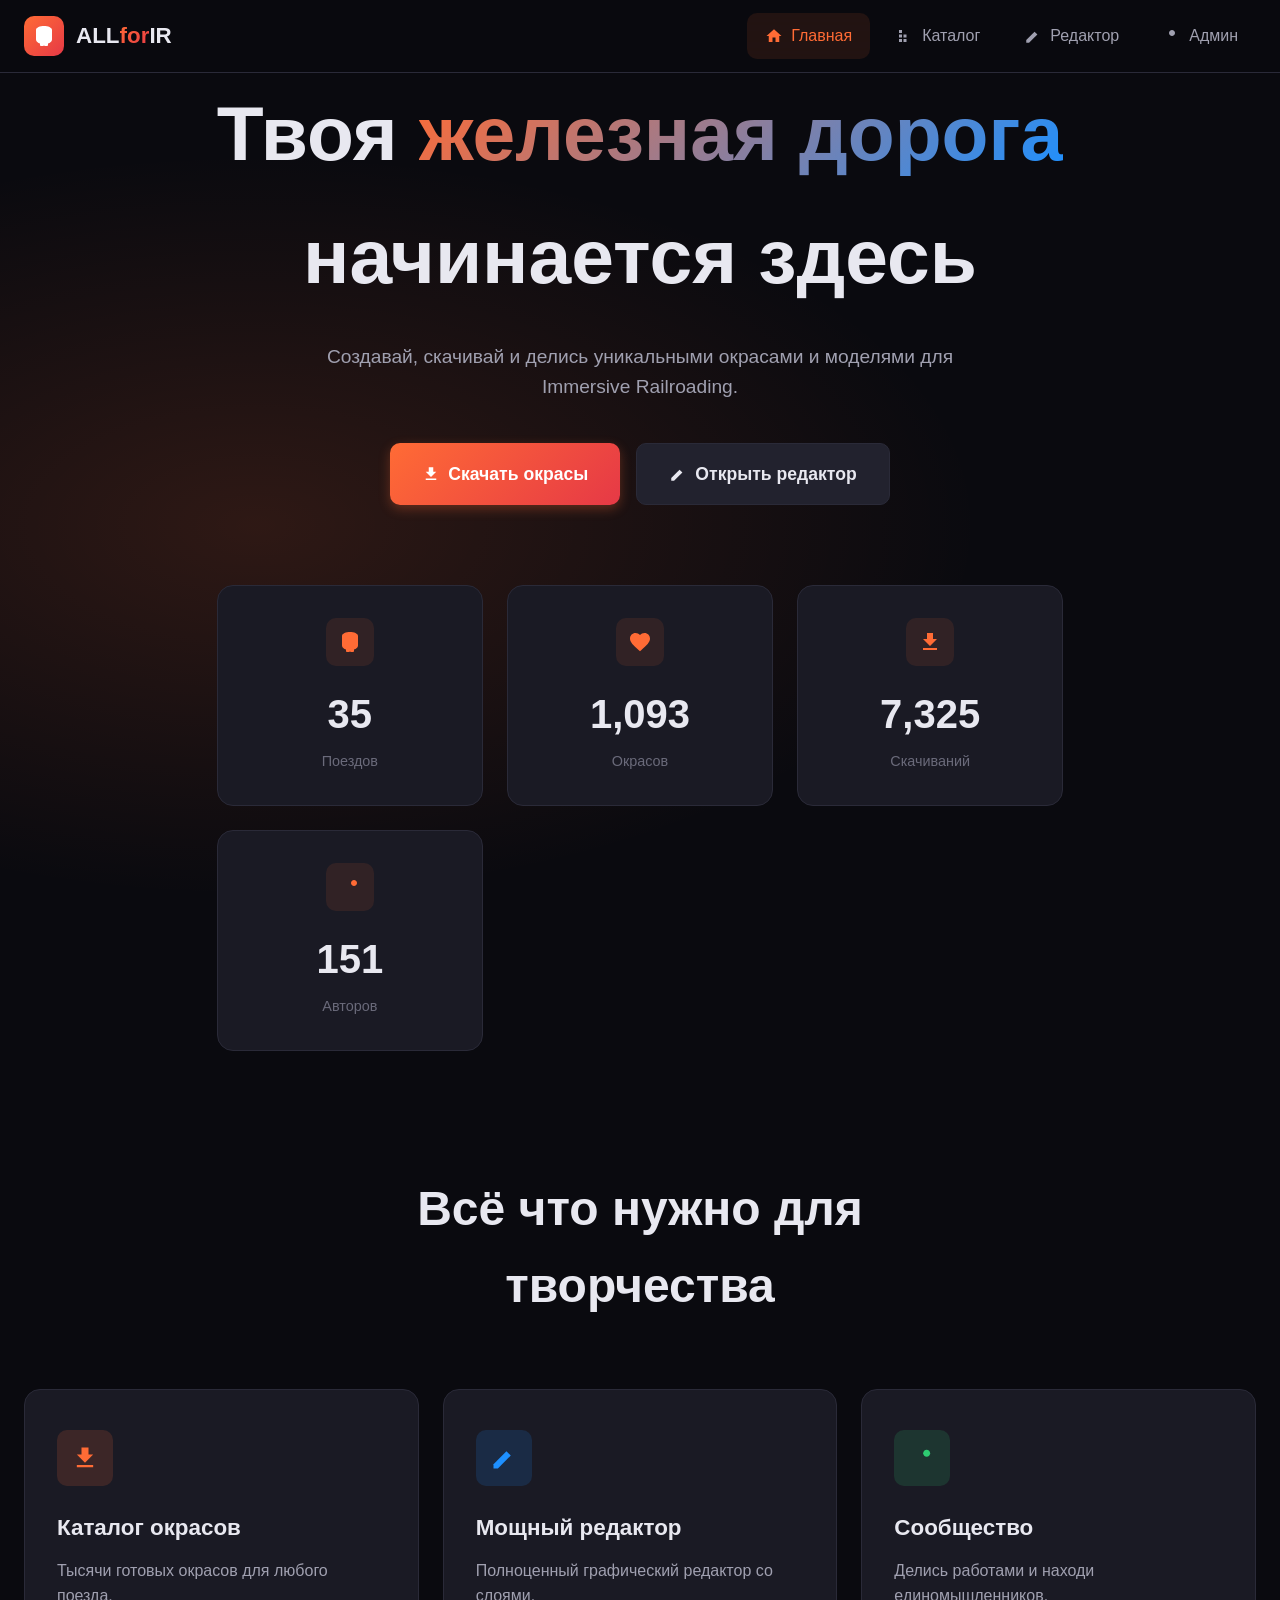
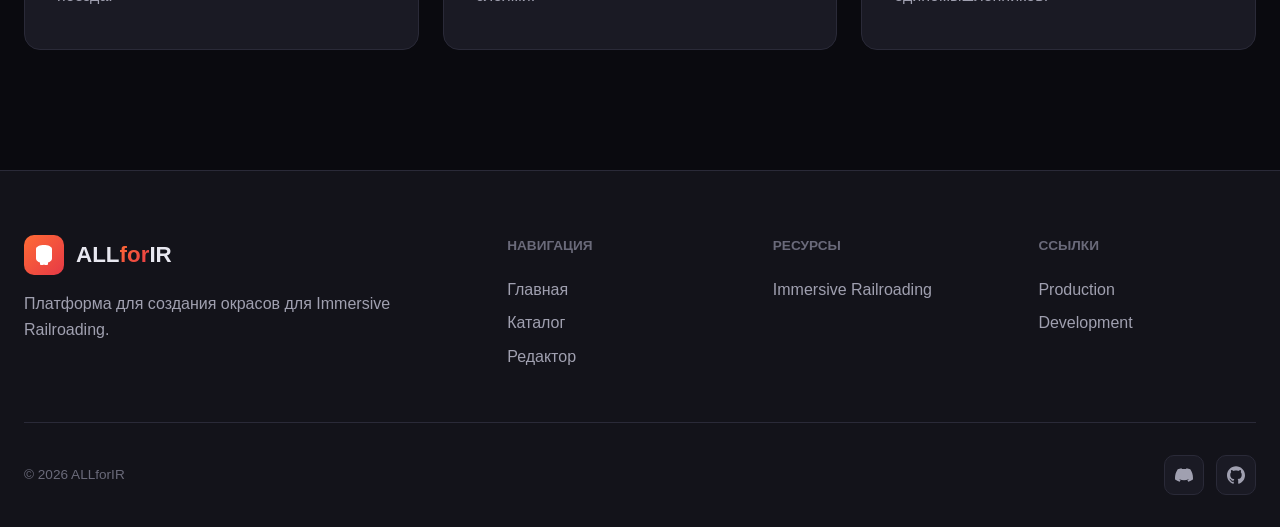
==== index.html @ 00c7bd14 "Initial commit: ALLforIR platform" ====
<!DOCTYPE html>
<html lang="ru">
<head>
<meta charset="UTF-8">
<meta name="viewport" content="width=device-width, initial-scale=1.0">
<title>ALLforIR — Окрасы и модели для Immersive Railroading</title>
<link rel="stylesheet" href="css/main.css">
</head>
<body>
<header class="header"><div class="container header-inner">
<a href="/" class="logo"><div class="logo-icon"><svg viewBox="0 0 24 24"><path d="M12 2C8 2 4 3.5 4 6v9.5C4 17.5 6 19 8 19.5V21c0 .5.5 1 1 1h2c.5 0 1-.5 1-1v-1h0v1c0 .5.5 1 1 1h2c.5 0 1-.5 1-1v-1.5c2-.5 4-2 4-4V6c0-2.5-4-4-8-4z"/></svg></div><div class="logo-text">ALL<span>for</span>IR</div></a>
<nav class="nav">
<a href="/" class="nav-link active"><svg viewBox="0 0 24 24"><path d="M10 20v-6h4v6h5v-8h3L12 3 2 12h3v8z"/></svg>Главная</a>
<a href="/catalog.html" class="nav-link"><svg viewBox="0 0 24 24"><path d="M4 8h4V4H4v4zm6 12h4v-4h-4v4zm-6 0h4v-4H4v4zm0-6h4v-4H4v4zm6 0h4v-4h-4v4z"/></svg>Каталог</a>
<a href="/editor.html" class="nav-link"><svg viewBox="0 0 24 24"><path d="M3 17.25V21h3.75L17.81 9.94l-3.75-3.75L3 17.25z"/></svg>Редактор</a>
<a href="/admin/" class="nav-link"><svg viewBox="0 0 24 24"><path d="M12 12c2.21 0 4-1.79 4-4s-1.79-4-4-4-4 1.79-4 4 1.79 4 4 4z"/></svg>Админ</a>
</nav>
</div></header>
<section class="hero"><div class="hero-bg"></div><div class="container hero-content">
<h1>Твоя <span class="gradient-text">железная дорога</span><br>начинается здесь</h1>
<p>Создавай, скачивай и делись уникальными окрасами и моделями для Immersive Railroading.</p>
<div class="hero-buttons">
<a href="/catalog.html" class="btn btn-primary btn-lg"><svg viewBox="0 0 24 24"><path d="M19 9h-4V3H9v6H5l7 7 7-7zM5 18v2h14v-2H5z"/></svg>Скачать окрасы</a>
<a href="/editor.html" class="btn btn-secondary btn-lg"><svg viewBox="0 0 24 24"><path d="M3 17.25V21h3.75L17.81 9.94l-3.75-3.75L3 17.25z"/></svg>Открыть редактор</a>
</div>
<div class="stats">
<div class="stat-card fade-in"><div class="stat-icon"><svg viewBox="0 0 24 24"><path d="M12 2C8 2 4 3.5 4 6v9.5C4 17.5 6 19 8 19.5V21c0 .5.5 1 1 1h2c.5 0 1-.5 1-1v-1h0v1c0 .5.5 1 1 1h2c.5 0 1-.5 1-1v-1.5c2-.5 4-2 4-4V6c0-2.5-4-4-8-4z"/></svg></div><div class="stat-value" data-count="42">0</div><div class="stat-label">Поездов</div></div>
<div class="stat-card fade-in"><div class="stat-icon"><svg viewBox="0 0 24 24"><path d="M12 21.35l-1.45-1.32C5.4 15.36 2 12.28 2 8.5 2 5.42 4.42 3 7.5 3c1.74 0 3.41.81 4.5 2.09C13.09 3.81 14.76 3 16.5 3 19.58 3 22 5.42 22 8.5c0 3.78-3.4 6.86-8.55 11.54L12 21.35z"/></svg></div><div class="stat-value" data-count="1287">0</div><div class="stat-label">Окрасов</div></div>
<div class="stat-card fade-in"><div class="stat-icon"><svg viewBox="0 0 24 24"><path d="M19 9h-4V3H9v6H5l7 7 7-7zM5 18v2h14v-2H5z"/></svg></div><div class="stat-value" data-count="8452">0</div><div class="stat-label">Скачиваний</div></div>
<div class="stat-card fade-in"><div class="stat-icon"><svg viewBox="0 0 24 24"><path d="M16 11c1.66 0 2.99-1.34 2.99-3S17.66 5 16 5c-1.66 0-3 1.34-3 3s1.34 3 3 3z"/></svg></div><div class="stat-value" data-count="324">0</div><div class="stat-label">Авторов</div></div>
</div>
</div></section>
<section class="features"><div class="container">
<div class="section-header"><h2>Всё что нужно для творчества</h2></div>
<div class="features-grid">
<div class="feature-card fade-in"><div class="feature-icon orange"><svg viewBox="0 0 24 24"><path d="M19 9h-4V3H9v6H5l7 7 7-7zM5 18v2h14v-2H5z"/></svg></div><h3>Каталог окрасов</h3><p>Тысячи готовых окрасов для любого поезда.</p></div>
<div class="feature-card fade-in"><div class="feature-icon blue"><svg viewBox="0 0 24 24"><path d="M3 17.25V21h3.75L17.81 9.94l-3.75-3.75L3 17.25z"/></svg></div><h3>Мощный редактор</h3><p>Полноценный графический редактор со слоями.</p></div>
<div class="feature-card fade-in"><div class="feature-icon green"><svg viewBox="0 0 24 24"><path d="M16 11c1.66 0 2.99-1.34 2.99-3S17.66 5 16 5c-1.66 0-3 1.34-3 3s1.34 3 3 3z"/></svg></div><h3>Сообщество</h3><p>Делись работами и находи единомышленников.</p></div>
</div>
</div></section>
<footer class="footer"><div class="container">
<div class="footer-grid">
<div class="footer-brand"><a href="/" class="logo"><div class="logo-icon"><svg viewBox="0 0 24 24"><path d="M12 2C8 2 4 3.5 4 6v9.5C4 17.5 6 19 8 19.5V21c0 .5.5 1 1 1h2c.5 0 1-.5 1-1v-1h0v1c0 .5.5 1 1 1h2c.5 0 1-.5 1-1v-1.5c2-.5 4-2 4-4V6c0-2.5-4-4-8-4z"/></svg></div><div class="logo-text">ALL<span>for</span>IR</div></a><p>Платформа для создания окрасов для Immersive Railroading.</p></div>
<div class="footer-column"><h4>Навигация</h4><ul class="footer-links"><li><a href="/">Главная</a></li><li><a href="/catalog.html">Каталог</a></li><li><a href="/editor.html">Редактор</a></li></ul></div>
<div class="footer-column"><h4>Ресурсы</h4><ul class="footer-links"><li><a href="https://www.curseforge.com/minecraft/mc-mods/immersive-railroading" target="_blank">Immersive Railroading</a></li></ul></div>
<div class="footer-column"><h4>Ссылки</h4><ul class="footer-links"><li><a href="https://allforir.pages.dev" target="_blank">Production</a></li><li><a href="https://dev.allforir.pages.dev" target="_blank">Development</a></li></ul></div>
</div>
<div class="footer-bottom"><p>&copy; 2026 ALLforIR</p><div class="social-links">
<a href="#" class="social-link"><svg viewBox="0 0 24 24"><path d="M20.317 4.37a19.791 19.791 0 0 0-4.885-1.515.074.074 0 0 0-.079.037c-.21.375-.444.864-.608 1.25a18.27 18.27 0 0 0-5.487 0 12.64 12.64 0 0 0-.617-1.25.077.077 0 0 0-.079-.037A19.736 19.736 0 0 0 3.677 4.37a.07.07 0 0 0-.032.027C.533 9.046-.32 13.58.099 18.057a.082.082 0 0 0 .031.057 19.9 19.9 0 0 0 5.993 3.03.078.078 0 0 0 .084-.028c.462-.63.874-1.295 1.226-1.994a.076.076 0 0 0-.041-.106 13.107 13.107 0 0 1-1.872-.892.077.077 0 0 1-.008-.128 10.2 10.2 0 0 0 .372-.292.074.074 0 0 1 .077-.01c3.928 1.793 8.18 1.793 12.062 0a.074.074 0 0 1 .078.01c.12.098.246.198.373.292a.077.077 0 0 1-.006.127 12.299 12.299 0 0 1-1.873.892.077.077 0 0 0-.041.107c.36.698.772 1.362 1.225 1.993a.076.076 0 0 0 .084.028 19.839 19.839 0 0 0 6.002-3.03.077.077 0 0 0 .032-.054c.5-5.177-.838-9.674-3.549-13.66a.061.061 0 0 0-.031-.03z"/></svg></a>
<a href="https://github.com/am1s3/ALLforIR" class="social-link"><svg viewBox="0 0 24 24"><path d="M12 .297c-6.63 0-12 5.373-12 12 0 5.303 3.438 9.8 8.205 11.385.6.113.82-.258.82-.577 0-.285-.01-1.04-.015-2.04-3.338.724-4.042-1.61-4.042-1.61C4.422 18.07 3.633 17.7 3.633 17.7c-1.087-.744.084-.729.084-.729 1.205.084 1.838 1.236 1.838 1.236 1.07 1.835 2.809 1.305 3.495.998.108-.776.417-1.305.76-1.605-2.665-.3-5.466-1.332-5.466-5.93 0-1.31.465-2.38 1.235-3.22-.135-.303-.54-1.523.105-3.176 0 0 1.005-.322 3.3 1.23.96-.267 1.98-.399 3-.405 1.02.006 2.04.138 3 .405 2.28-1.552 3.285-1.23 3.285-1.23.645 1.653.24 2.873.12 3.176.765.84 1.23 1.91 1.23 3.22 0 4.61-2.805 5.625-5.475 5.92.42.36.81 1.096.81 2.22 0 1.606-.015 2.896-.015 3.286 0 .315.21.69.825.57C20.565 22.092 24 17.592 24 12.297c0-6.627-5.373-12-12-12"/></svg></a>
</div></div>
</div></footer>
<div class="toast-container" id="toastContainer"></div>
<script src="js/app.js"></script>
</body>
</html>
---- css/main.css ----
*,*::before,*::after{margin:0;padding:0;box-sizing:border-box}
:root{--bg-primary:#0a0a0f;--bg-secondary:#13131a;--bg-card:#1a1a24;--bg-elevated:#22222e;--border:#2a2a38;--border-hover:#3a3a48;--text-primary:#e8e8f0;--text-secondary:#a0a0b0;--text-muted:#6a6a7a;--accent-orange:#ff6b35;--accent-blue:#1e90ff;--accent-red:#e63946;--accent-green:#2ecc71;--gradient-fire:linear-gradient(135deg,#ff6b35 0%,#e63946 100%);--gradient-rail:linear-gradient(135deg,#ff6b35 0%,#1e90ff 100%);--font-sans:'Inter',-apple-system,sans-serif;--radius-md:10px;--radius-lg:16px;--transition-fast:150ms ease;--transition-normal:250ms ease}
@import url('https://fonts.googleapis.com/css2?family=Inter:wght@300;400;500;600;700;800;900&display=swap');
html{scroll-behavior:smooth}body{font-family:var(--font-sans);background:var(--bg-primary);color:var(--text-primary);line-height:1.6;min-height:100vh}
::-webkit-scrollbar{width:10px}::-webkit-scrollbar-thumb{background:var(--border-hover)}
::selection{background:var(--accent-orange);color:white}
.container{max-width:1400px;margin:0 auto;padding:0 24px}
.header{position:fixed;top:0;left:0;right:0;z-index:1000;background:rgba(10,10,15,0.85);backdrop-filter:blur(20px);border-bottom:1px solid var(--border)}
.header-inner{display:flex;align-items:center;justify-content:space-between;height:72px}
.logo{display:flex;align-items:center;gap:12px;text-decoration:none;color:var(--text-primary);font-weight:800;font-size:1.4rem}
.logo-icon{width:40px;height:40px;display:flex;align-items:center;justify-content:center;background:var(--gradient-fire);border-radius:var(--radius-md)}
.logo-icon svg{width:24px;height:24px;fill:white}
.logo-text span{background:var(--gradient-fire);-webkit-background-clip:text;-webkit-text-fill-color:transparent}
.nav{display:flex;align-items:center;gap:8px}
.nav-link{display:flex;align-items:center;gap:8px;padding:10px 18px;text-decoration:none;color:var(--text-secondary);font-weight:500;border-radius:var(--radius-md);transition:var(--transition-fast)}
.nav-link:hover{color:var(--text-primary);background:var(--bg-elevated)}
.nav-link.active{color:var(--accent-orange);background:rgba(255,107,53,0.1)}
.nav-link svg{width:18px;height:18px;fill:currentColor}
.btn{display:inline-flex;align-items:center;justify-content:center;gap:8px;padding:12px 24px;border:none;border-radius:var(--radius-md);font-family:var(--font-sans);font-weight:600;cursor:pointer;transition:var(--transition-fast);text-decoration:none;color:inherit}
.btn svg{width:18px;height:18px;fill:currentColor}
.btn-primary{background:var(--gradient-fire);color:white;box-shadow:0 4px 12px rgba(255,107,53,0.3)}
.btn-primary:hover{transform:translateY(-2px)}
.btn-secondary{background:var(--bg-elevated);color:var(--text-primary);border:1px solid var(--border)}
.btn-ghost{background:transparent;color:var(--text-secondary)}
.btn-lg{padding:16px 32px;font-size:1.1rem}.btn-sm{padding:8px 16px;font-size:0.85rem}
.btn-danger{background:var(--accent-red);color:white}
.hero{min-height:100vh;display:flex;align-items:center;padding-top:72px;position:relative}
.hero-bg{position:absolute;inset:0;background:radial-gradient(ellipse at 20% 50%,rgba(255,107,53,0.15) 0%,transparent 50%);z-index:-1}
.hero-content{text-align:center;max-width:900px;margin:0 auto}
.hero h1{font-size:clamp(2.5rem,6vw,5rem);font-weight:900;margin-bottom:24px}
.hero h1 .gradient-text{background:var(--gradient-rail);-webkit-background-clip:text;-webkit-text-fill-color:transparent}
.hero p{font-size:1.2rem;color:var(--text-secondary);margin-bottom:40px;max-width:700px;margin-left:auto;margin-right:auto}
.hero-buttons{display:flex;gap:16px;justify-content:center;flex-wrap:wrap}
.stats{display:grid;grid-template-columns:repeat(auto-fit,minmax(200px,1fr));gap:24px;margin-top:80px}
.stat-card{background:var(--bg-card);border:1px solid var(--border);border-radius:var(--radius-lg);padding:32px 24px;text-align:center;transition:var(--transition-normal)}
.stat-card:hover{transform:translateY(-4px);border-color:var(--border-hover)}
.stat-icon{width:48px;height:48px;margin:0 auto 16px;background:rgba(255,107,53,0.1);border-radius:var(--radius-md);display:flex;align-items:center;justify-content:center}
.stat-icon svg{width:24px;height:24px;fill:var(--accent-orange)}
.stat-value{font-size:2.5rem;font-weight:800;margin-bottom:4px}
.stat-label{color:var(--text-muted);font-size:0.9rem}
.features{padding:120px 0}
.section-header{text-align:center;max-width:700px;margin:0 auto 64px}
.section-header h2{font-size:3rem;font-weight:800;margin-bottom:16px}
.features-grid{display:grid;grid-template-columns:repeat(auto-fit,minmax(320px,1fr));gap:24px}
.feature-card{background:var(--bg-card);border:1px solid var(--border);border-radius:var(--radius-lg);padding:40px 32px;transition:var(--transition-normal)}
.feature-card:hover{transform:translateY(-4px)}
.feature-icon{width:56px;height:56px;border-radius:var(--radius-md);margin-bottom:24px;display:flex;align-items:center;justify-content:center}
.feature-icon.orange{background:rgba(255,107,53,0.15)}.feature-icon.orange svg{fill:var(--accent-orange)}
.feature-icon.blue{background:rgba(30,144,255,0.15)}.feature-icon.blue svg{fill:var(--accent-blue)}
.feature-icon.green{background:rgba(46,204,113,0.15)}.feature-icon.green svg{fill:var(--accent-green)}
.feature-icon svg{width:28px;height:28px}
.feature-card h3{font-size:1.4rem;font-weight:700;margin-bottom:12px}
.feature-card p{color:var(--text-secondary)}
.catalog{padding:120px 0 80px}
.search-bar{max-width:600px;margin:0 auto 48px;position:relative}
.search-bar input{width:100%;padding:18px 24px 18px 56px;background:var(--bg-card);border:1px solid var(--border);border-radius:var(--radius-lg);color:var(--text-primary);font-size:1rem;font-family:var(--font-sans)}
.search-bar input:focus{outline:none;border-color:var(--accent-orange)}
.search-bar svg{position:absolute;left:20px;top:50%;transform:translateY(-50%);width:20px;height:20px;fill:var(--text-muted)}
.filters{display:flex;gap:12px;justify-content:center;margin-bottom:48px;flex-wrap:wrap}
.filter-btn{padding:10px 20px;background:var(--bg-card);border:1px solid var(--border);border-radius:var(--radius-md);color:var(--text-secondary);cursor:pointer;font-family:var(--font-sans)}
.filter-btn.active{background:var(--accent-orange);border-color:var(--accent-orange);color:white}
.trains-grid{display:grid;grid-template-columns:repeat(auto-fill,minmax(320px,1fr));gap:24px}
.train-card{background:var(--bg-card);border:1px solid var(--border);border-radius:var(--radius-lg);overflow:hidden;transition:var(--transition-normal);cursor:pointer;text-decoration:none;color:inherit;display:block}
.train-card:hover{transform:translateY(-4px);border-color:var(--border-hover)}
.train-card-image{width:100%;aspect-ratio:16/10;background:var(--bg-elevated)}
.train-card-placeholder{width:100%;height:100%;display:flex;align-items:center;justify-content:center;background:linear-gradient(135deg,var(--bg-elevated),var(--bg-secondary))}
.train-card-placeholder svg{width:64px;height:64px;fill:var(--text-muted);opacity:0.5}
.train-card-content{padding:24px}
.train-card-title{font-size:1.25rem;font-weight:700;margin-bottom:8px}
.train-card-desc{color:var(--text-secondary);font-size:0.9rem;margin-bottom:16px}
.train-card-meta{display:flex;gap:16px;font-size:0.85rem;color:var(--text-muted)}
.train-page{padding:120px 0 80px}
.train-header{display:grid;grid-template-columns:1fr 1fr;gap:48px;margin-bottom:64px}
.train-info h1{font-size:2.5rem;font-weight:800;margin-bottom:16px}
.train-gallery{background:var(--bg-card);border:1px solid var(--border);border-radius:var(--radius-lg);aspect-ratio:4/3;display:flex;align-items:center;justify-content:center}
.tabs{display:flex;gap:4px;background:var(--bg-card);padding:6px;border-radius:var(--radius-md);margin-bottom:32px;border:1px solid var(--border)}
.tab{padding:12px 24px;background:transparent;border:none;border-radius:6px;color:var(--text-secondary);font-weight:600;cursor:pointer;display:flex;align-items:center;gap:8px;font-family:var(--font-sans)}
.tab.active{background:var(--accent-orange);color:white}
.tab svg{width:16px;height:16px;fill:currentColor}
.tab-count{padding:2px 8px;background:rgba(255,255,255,0.2);border-radius:100px;font-size:0.75rem}
.items-grid{display:grid;grid-template-columns:repeat(auto-fill,minmax(280px,1fr));gap:20px}
.item-card{background:var(--bg-card);border:1px solid var(--border);border-radius:var(--radius-lg);overflow:hidden}
.item-card-image{width:100%;aspect-ratio:16/10;background:var(--bg-elevated);display:flex;align-items:center;justify-content:center}
.item-card-content{padding:20px}
.item-card-title{font-size:1.1rem;font-weight:700;margin-bottom:8px}
.item-card-meta{display:flex;gap:12px;font-size:0.8rem;color:var(--text-muted);margin-bottom:16px}
.item-card-actions{display:flex;gap:8px}
.item-card-actions .btn{flex:1}
.footer{padding:64px 0 32px;border-top:1px solid var(--border);background:var(--bg-secondary)}
.footer-grid{display:grid;grid-template-columns:2fr 1fr 1fr 1fr;gap:48px;margin-bottom:48px}
.footer-brand p{color:var(--text-secondary);margin-top:16px}
.footer-column h4{font-size:0.85rem;text-transform:uppercase;color:var(--text-muted);margin-bottom:16px}
.footer-links{list-style:none}
.footer-links a{color:var(--text-secondary);text-decoration:none;display:block;padding:4px 0}
.footer-links a:hover{color:var(--accent-orange)}
.footer-bottom{padding-top:32px;border-top:1px solid var(--border);display:flex;justify-content:space-between;align-items:center;flex-wrap:wrap;gap:16px}
.footer-bottom p{color:var(--text-muted);font-size:0.85rem}
.social-links{display:flex;gap:12px}
.social-link{width:40px;height:40px;display:flex;align-items:center;justify-content:center;background:var(--bg-card);border:1px solid var(--border);border-radius:var(--radius-md);transition:var(--transition-fast);text-decoration:none}
.social-link:hover{border-color:var(--accent-orange);transform:translateY(-2px)}
.social-link svg{width:18px;height:18px;fill:var(--text-secondary)}
.social-link:hover svg{fill:var(--accent-orange)}
.fade-in{opacity:0;transform:translateY(20px);transition:opacity 0.6s ease,transform 0.6s ease}
.fade-in.visible{opacity:1;transform:translateY(0)}
.loader{display:flex;justify-content:center;padding:48px}
.loader-spinner{width:40px;height:40px;border:3px solid var(--border);border-top-color:var(--accent-orange);border-radius:50%;animation:spin 0.8s linear infinite}
@keyframes spin{to{transform:rotate(360deg)}}
.toast-container{position:fixed;bottom:24px;right:24px;z-index:10000;display:flex;flex-direction:column;gap:12px}
.toast{display:flex;align-items:center;gap:12px;padding:16px 20px;background:var(--bg-card);border:1px solid var(--border);border-radius:var(--radius-md);box-shadow:0 8px 32px rgba(0,0,0,0.5);min-width:300px;animation:toast-in 0.3s ease}
@keyframes toast-in{from{opacity:0;transform:translateX(100%)}to{opacity:1;transform:translateX(0)}}
.toast.success{border-left:4px solid var(--accent-green)}
.toast.error{border-left:4px solid var(--accent-red)}
.toast.info{border-left:4px solid var(--accent-blue)}
.toast svg{width:20px;height:20px;flex-shrink:0}
.toast.success svg{fill:var(--accent-green)}
.toast.error svg{fill:var(--accent-red)}
.toast.info svg{fill:var(--accent-blue)}
.modal-overlay{position:fixed;inset:0;background:rgba(0,0,0,0.8);backdrop-filter:blur(10px);z-index:9000;display:flex;align-items:center;justify-content:center;padding:24px}
.modal{background:var(--bg-card);border:1px solid var(--border);border-radius:24px;max-width:500px;width:100%;max-height:90vh;overflow-y:auto}
.modal-header{display:flex;align-items:center;justify-content:space-between;padding:24px;border-bottom:1px solid var(--border)}
.modal-close{width:32px;height:32px;display:flex;align-items:center;justify-content:center;background:var(--bg-elevated);border:none;border-radius:6px;cursor:pointer;color:var(--text-secondary)}
.modal-close svg{width:18px;height:18px;fill:currentColor}
.modal-body{padding:24px}
.modal-footer{display:flex;gap:12px;justify-content:flex-end;padding:24px;border-top:1px solid var(--border)}
.form-group{margin-bottom:20px}
.form-label{display:block;margin-bottom:8px;font-size:0.9rem;font-weight:600;color:var(--text-secondary)}
.form-input,.form-textarea,.form-select{width:100%;padding:12px 16px;background:var(--bg-elevated);border:1px solid var(--border);border-radius:var(--radius-md);color:var(--text-primary);font-family:var(--font-sans)}
.form-input:focus,.form-textarea:focus,.form-select:focus{outline:none;border-color:var(--accent-orange)}
.form-textarea{resize:vertical;min-height:100px}
@media (max-width:900px){.train-header{grid-template-columns:1fr}.footer-grid{grid-template-columns:1fr 1fr}}
@media (max-width:768px){.nav{display:none}.stats{grid-template-columns:1fr 1fr}.features-grid,.trains-grid,.items-grid{grid-template-columns:1fr}}
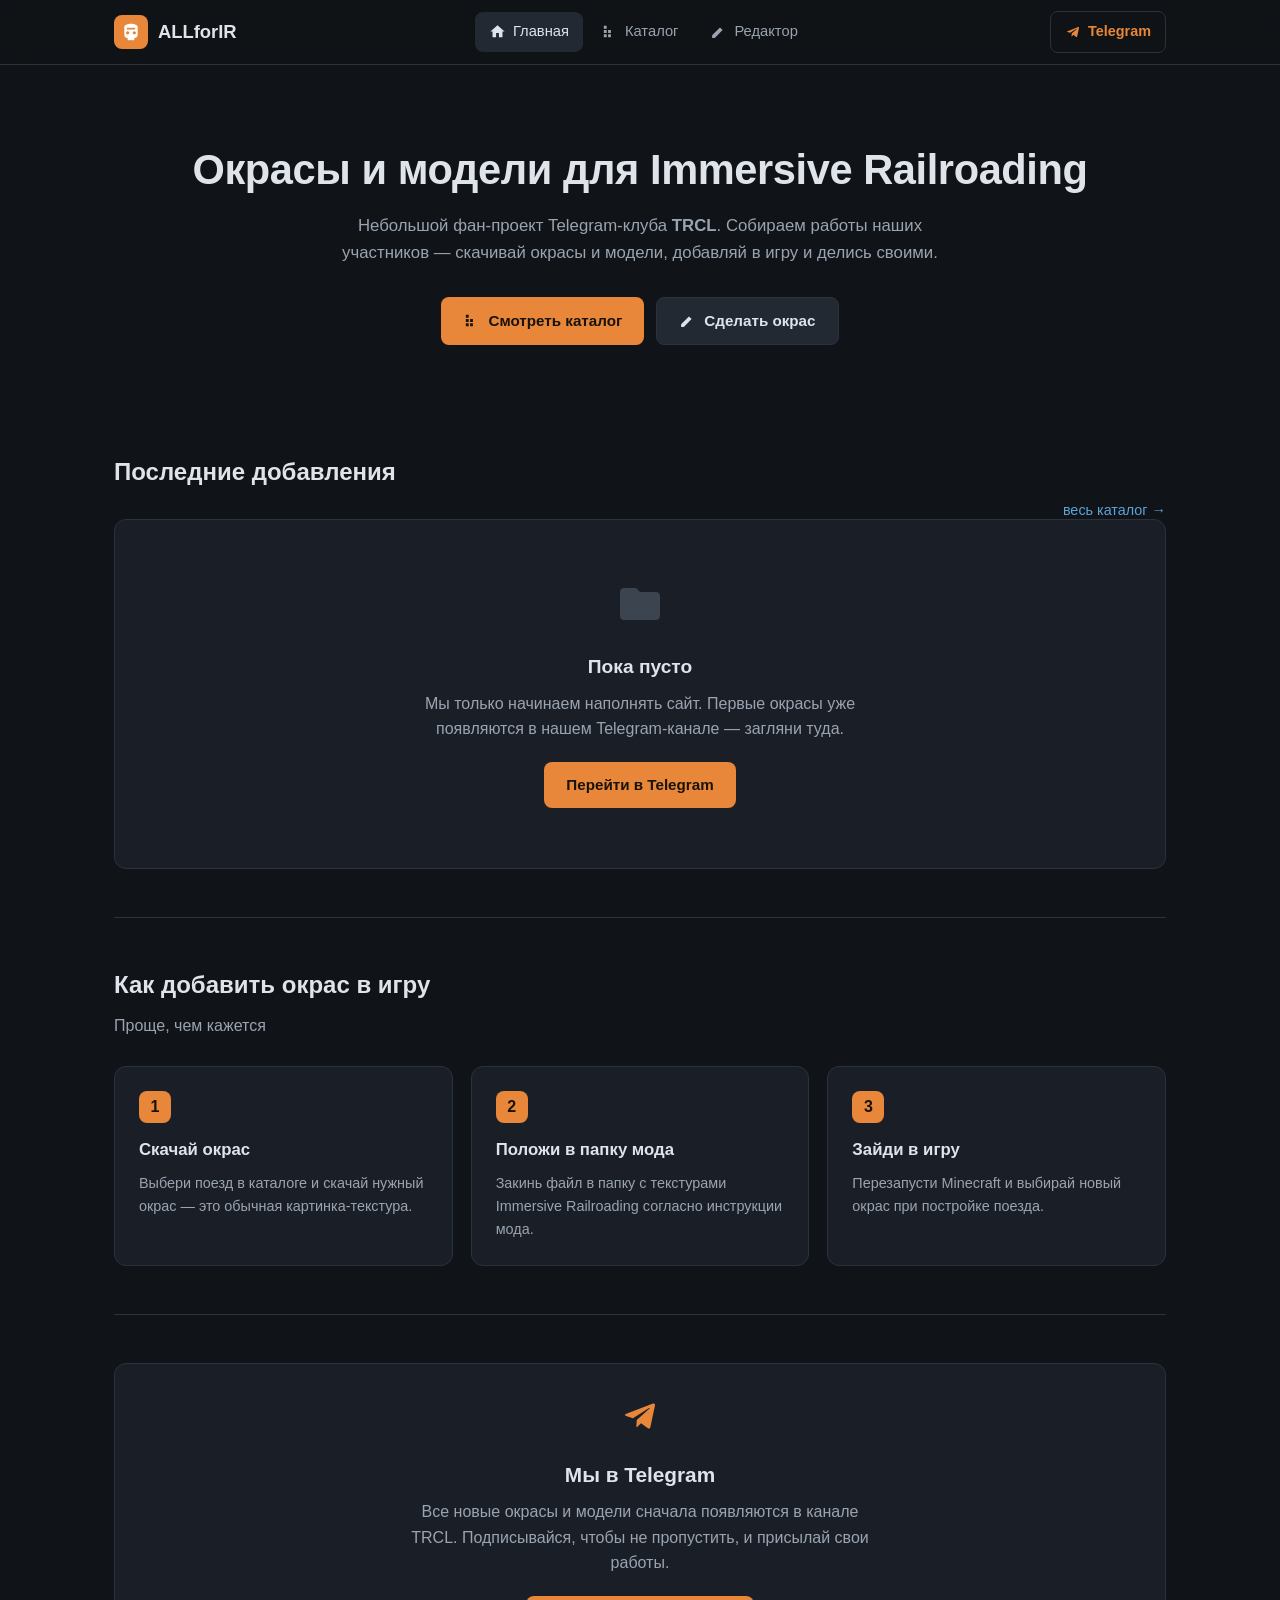
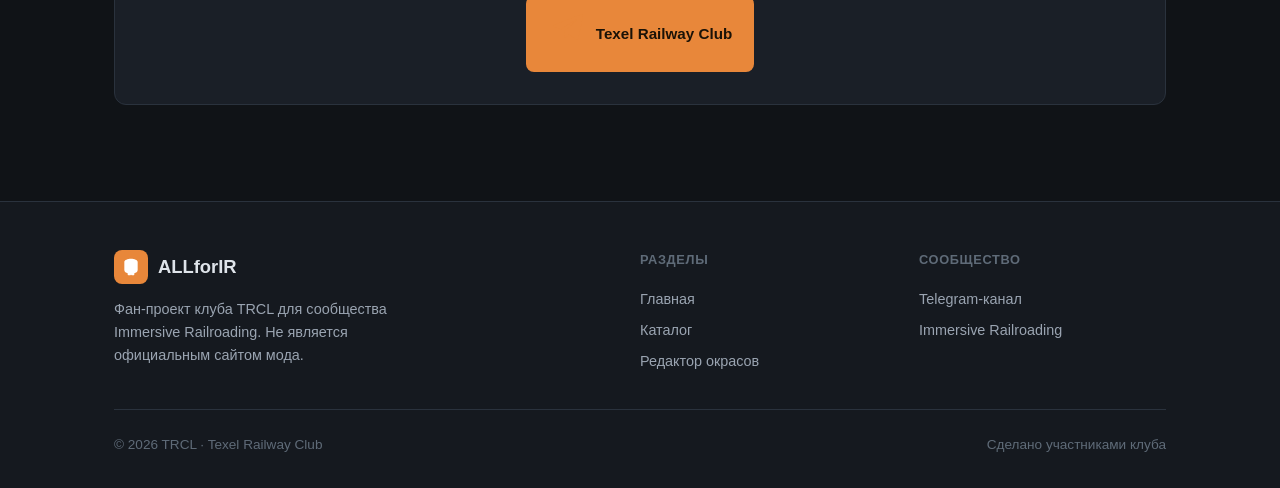
==== commit 71db8d5b: "Редизайн: фан-проект TRCL, убран пафос и фейковый контент" ====
--- a/index.html
+++ b/index.html
@@ -3,54 +3,69 @@
 <head>
 <meta charset="UTF-8">
 <meta name="viewport" content="width=device-width, initial-scale=1.0">
-<title>ALLforIR — Окрасы и модели для Immersive Railroading</title>
+<title>ALLforIR — окрасы и модели для Immersive Railroading</title>
+<meta name="description" content="Фан-проект клуба TRCL. Окрасы и модели для мода Immersive Railroading от участников сообщества.">
 <link rel="stylesheet" href="css/main.css">
 </head>
 <body>
 <header class="header"><div class="container header-inner">
-<a href="/" class="logo"><div class="logo-icon"><svg viewBox="0 0 24 24"><path d="M12 2C8 2 4 3.5 4 6v9.5C4 17.5 6 19 8 19.5V21c0 .5.5 1 1 1h2c.5 0 1-.5 1-1v-1h0v1c0 .5.5 1 1 1h2c.5 0 1-.5 1-1v-1.5c2-.5 4-2 4-4V6c0-2.5-4-4-8-4z"/></svg></div><div class="logo-text">ALL<span>for</span>IR</div></a>
+<a href="/" class="logo"><div class="logo-icon"><svg viewBox="0 0 24 24"><path d="M12 2C8 2 4 3.5 4 6v9.5C4 17.5 6 19 8 19.5V21c0 .5.5 1 1 1h2c.5 0 1-.5 1-1v-1h0v1c0 .5.5 1 1 1h2c.5 0 1-.5 1-1v-1.5c2-.5 4-2 4-4V6c0-2.5-4-4-8-4zm-4 13c-1 0-2-1-2-2s1-2 2-2 2 1 2 2-1 2-2 2zm8 0c-1 0-2-1-2-2s1-2 2-2 2 1 2 2-1 2-2 2zm1-6H7V7h10v5z"/></svg></div><span>ALLforIR</span></a>
 <nav class="nav">
 <a href="/" class="nav-link active"><svg viewBox="0 0 24 24"><path d="M10 20v-6h4v6h5v-8h3L12 3 2 12h3v8z"/></svg>Главная</a>
 <a href="/catalog.html" class="nav-link"><svg viewBox="0 0 24 24"><path d="M4 8h4V4H4v4zm6 12h4v-4h-4v4zm-6 0h4v-4H4v4zm0-6h4v-4H4v4zm6 0h4v-4h-4v4z"/></svg>Каталог</a>
 <a href="/editor.html" class="nav-link"><svg viewBox="0 0 24 24"><path d="M3 17.25V21h3.75L17.81 9.94l-3.75-3.75L3 17.25z"/></svg>Редактор</a>
-<a href="/admin/" class="nav-link"><svg viewBox="0 0 24 24"><path d="M12 12c2.21 0 4-1.79 4-4s-1.79-4-4-4-4 1.79-4 4 1.79 4 4 4z"/></svg>Админ</a>
 </nav>
+<a href="https://t.me/Texel_railway_club" target="_blank" rel="noopener" class="nav-tg"><svg viewBox="0 0 24 24"><path d="M9.78 18.65l.28-4.23 7.68-6.92c.34-.31-.07-.46-.52-.19L7.74 13.3 3.64 12c-.88-.25-.89-.86.2-1.3l15.97-6.16c.73-.33 1.43.18 1.15 1.3l-2.72 12.81c-.19.91-.74 1.13-1.5.71l-4.14-3.06-1.99 1.93c-.23.23-.42.42-.83.42z"/></svg>Telegram</a>
 </div></header>
-<section class="hero"><div class="hero-bg"></div><div class="container hero-content">
-<h1>Твоя <span class="gradient-text">железная дорога</span><br>начинается здесь</h1>
-<p>Создавай, скачивай и делись уникальными окрасами и моделями для Immersive Railroading.</p>
+
+<section class="hero"><div class="container">
+<h1>Окрасы и модели для Immersive Railroading</h1>
+<p>Небольшой фан-проект Telegram-клуба <strong>TRCL</strong>. Собираем работы наших участников — скачивай окрасы и модели, добавляй в игру и делись своими.</p>
 <div class="hero-buttons">
-<a href="/catalog.html" class="btn btn-primary btn-lg"><svg viewBox="0 0 24 24"><path d="M19 9h-4V3H9v6H5l7 7 7-7zM5 18v2h14v-2H5z"/></svg>Скачать окрасы</a>
-<a href="/editor.html" class="btn btn-secondary btn-lg"><svg viewBox="0 0 24 24"><path d="M3 17.25V21h3.75L17.81 9.94l-3.75-3.75L3 17.25z"/></svg>Открыть редактор</a>
-</div>
-<div class="stats">
-<div class="stat-card fade-in"><div class="stat-icon"><svg viewBox="0 0 24 24"><path d="M12 2C8 2 4 3.5 4 6v9.5C4 17.5 6 19 8 19.5V21c0 .5.5 1 1 1h2c.5 0 1-.5 1-1v-1h0v1c0 .5.5 1 1 1h2c.5 0 1-.5 1-1v-1.5c2-.5 4-2 4-4V6c0-2.5-4-4-8-4z"/></svg></div><div class="stat-value" data-count="42">0</div><div class="stat-label">Поездов</div></div>
-<div class="stat-card fade-in"><div class="stat-icon"><svg viewBox="0 0 24 24"><path d="M12 21.35l-1.45-1.32C5.4 15.36 2 12.28 2 8.5 2 5.42 4.42 3 7.5 3c1.74 0 3.41.81 4.5 2.09C13.09 3.81 14.76 3 16.5 3 19.58 3 22 5.42 22 8.5c0 3.78-3.4 6.86-8.55 11.54L12 21.35z"/></svg></div><div class="stat-value" data-count="1287">0</div><div class="stat-label">Окрасов</div></div>
-<div class="stat-card fade-in"><div class="stat-icon"><svg viewBox="0 0 24 24"><path d="M19 9h-4V3H9v6H5l7 7 7-7zM5 18v2h14v-2H5z"/></svg></div><div class="stat-value" data-count="8452">0</div><div class="stat-label">Скачиваний</div></div>
-<div class="stat-card fade-in"><div class="stat-icon"><svg viewBox="0 0 24 24"><path d="M16 11c1.66 0 2.99-1.34 2.99-3S17.66 5 16 5c-1.66 0-3 1.34-3 3s1.34 3 3 3z"/></svg></div><div class="stat-value" data-count="324">0</div><div class="stat-label">Авторов</div></div>
+<a href="/catalog.html" class="btn btn-primary"><svg viewBox="0 0 24 24"><path d="M4 8h4V4H4v4zm6 12h4v-4h-4v4zm-6 0h4v-4H4v4zm0-6h4v-4H4v4zm6 0h4v-4h-4v4z"/></svg>Смотреть каталог</a>
+<a href="/editor.html" class="btn btn-secondary"><svg viewBox="0 0 24 24"><path d="M3 17.25V21h3.75L17.81 9.94l-3.75-3.75L3 17.25z"/></svg>Сделать окрас</a>
 </div>
 </div></section>
-<section class="features"><div class="container">
-<div class="section-header"><h2>Всё что нужно для творчества</h2></div>
-<div class="features-grid">
-<div class="feature-card fade-in"><div class="feature-icon orange"><svg viewBox="0 0 24 24"><path d="M19 9h-4V3H9v6H5l7 7 7-7zM5 18v2h14v-2H5z"/></svg></div><h3>Каталог окрасов</h3><p>Тысячи готовых окрасов для любого поезда.</p></div>
-<div class="feature-card fade-in"><div class="feature-icon blue"><svg viewBox="0 0 24 24"><path d="M3 17.25V21h3.75L17.81 9.94l-3.75-3.75L3 17.25z"/></svg></div><h3>Мощный редактор</h3><p>Полноценный графический редактор со слоями.</p></div>
-<div class="feature-card fade-in"><div class="feature-icon green"><svg viewBox="0 0 24 24"><path d="M16 11c1.66 0 2.99-1.34 2.99-3S17.66 5 16 5c-1.66 0-3 1.34-3 3s1.34 3 3 3z"/></svg></div><h3>Сообщество</h3><p>Делись работами и находи единомышленников.</p></div>
+
+<div class="container">
+<section class="section">
+<div class="section-header"><h2>Последние добавления</h2><a href="/catalog.html" class="section-link">весь каталог →</a></div>
+<div id="recentItems"><div class="loader"><div class="loader-spinner"></div></div></div>
+</section>
+
+<section class="section">
+<div class="section-header"><h2>Как добавить окрас в игру</h2><p>Проще, чем кажется</p></div>
+<div class="steps">
+<div class="step"><div class="step-num">1</div><h3>Скачай окрас</h3><p>Выбери поезд в каталоге и скачай нужный окрас — это обычная картинка-текстура.</p></div>
+<div class="step"><div class="step-num">2</div><h3>Положи в папку мода</h3><p>Закинь файл в папку с текстурами Immersive Railroading согласно инструкции мода.</p></div>
+<div class="step"><div class="step-num">3</div><h3>Зайди в игру</h3><p>Перезапусти Minecraft и выбирай новый окрас при постройке поезда.</p></div>
 </div>
-</div></section>
+</section>
+
+<section class="section">
+<div class="tg-banner">
+<svg viewBox="0 0 24 24"><path d="M9.78 18.65l.28-4.23 7.68-6.92c.34-.31-.07-.46-.52-.19L7.74 13.3 3.64 12c-.88-.25-.89-.86.2-1.3l15.97-6.16c.73-.33 1.43.18 1.15 1.3l-2.72 12.81c-.19.91-.74 1.13-1.5.71l-4.14-3.06-1.99 1.93c-.23.23-.42.42-.83.42z"/></svg>
+<h3>Мы в Telegram</h3>
+<p>Все новые окрасы и модели сначала появляются в канале TRCL. Подписывайся, чтобы не пропустить, и присылай свои работы.</p>
+<a href="https://t.me/Texel_railway_club" target="_blank" rel="noopener" class="btn btn-primary"><svg viewBox="0 0 24 24"><path d="M9.78 18.65l.28-4.23 7.68-6.92c.34-.31-.07-.46-.52-.19L7.74 13.3 3.64 12c-.88-.25-.89-.86.2-1.3l15.97-6.16c.73-.33 1.43.18 1.15 1.3l-2.72 12.81c-.19.91-.74 1.13-1.5.71l-4.14-3.06-1.99 1.93c-.23.23-.42.42-.83.42z"/></svg>Texel Railway Club</a>
+</div>
+</section>
+</div>
+
 <footer class="footer"><div class="container">
 <div class="footer-grid">
-<div class="footer-brand"><a href="/" class="logo"><div class="logo-icon"><svg viewBox="0 0 24 24"><path d="M12 2C8 2 4 3.5 4 6v9.5C4 17.5 6 19 8 19.5V21c0 .5.5 1 1 1h2c.5 0 1-.5 1-1v-1h0v1c0 .5.5 1 1 1h2c.5 0 1-.5 1-1v-1.5c2-.5 4-2 4-4V6c0-2.5-4-4-8-4z"/></svg></div><div class="logo-text">ALL<span>for</span>IR</div></a><p>Платформа для создания окрасов для Immersive Railroading.</p></div>
-<div class="footer-column"><h4>Навигация</h4><ul class="footer-links"><li><a href="/">Главная</a></li><li><a href="/catalog.html">Каталог</a></li><li><a href="/editor.html">Редактор</a></li></ul></div>
-<div class="footer-column"><h4>Ресурсы</h4><ul class="footer-links"><li><a href="https://www.curseforge.com/minecraft/mc-mods/immersive-railroading" target="_blank">Immersive Railroading</a></li></ul></div>
-<div class="footer-column"><h4>Ссылки</h4><ul class="footer-links"><li><a href="https://allforir.pages.dev" target="_blank">Production</a></li><li><a href="https://dev.allforir.pages.dev" target="_blank">Development</a></li></ul></div>
+<div class="footer-brand">
+<a href="/" class="logo"><div class="logo-icon"><svg viewBox="0 0 24 24"><path d="M12 2C8 2 4 3.5 4 6v9.5C4 17.5 6 19 8 19.5V21c0 .5.5 1 1 1h2c.5 0 1-.5 1-1v-1h0v1c0 .5.5 1 1 1h2c.5 0 1-.5 1-1v-1.5c2-.5 4-2 4-4V6c0-2.5-4-4-8-4z"/></svg></div><span>ALLforIR</span></a>
+<p>Фан-проект клуба TRCL для сообщества Immersive Railroading. Не является официальным сайтом мода.</p>
 </div>
-<div class="footer-bottom"><p>&copy; 2026 ALLforIR</p><div class="social-links">
-<a href="#" class="social-link"><svg viewBox="0 0 24 24"><path d="M20.317 4.37a19.791 19.791 0 0 0-4.885-1.515.074.074 0 0 0-.079.037c-.21.375-.444.864-.608 1.25a18.27 18.27 0 0 0-5.487 0 12.64 12.64 0 0 0-.617-1.25.077.077 0 0 0-.079-.037A19.736 19.736 0 0 0 3.677 4.37a.07.07 0 0 0-.032.027C.533 9.046-.32 13.58.099 18.057a.082.082 0 0 0 .031.057 19.9 19.9 0 0 0 5.993 3.03.078.078 0 0 0 .084-.028c.462-.63.874-1.295 1.226-1.994a.076.076 0 0 0-.041-.106 13.107 13.107 0 0 1-1.872-.892.077.077 0 0 1-.008-.128 10.2 10.2 0 0 0 .372-.292.074.074 0 0 1 .077-.01c3.928 1.793 8.18 1.793 12.062 0a.074.074 0 0 1 .078.01c.12.098.246.198.373.292a.077.077 0 0 1-.006.127 12.299 12.299 0 0 1-1.873.892.077.077 0 0 0-.041.107c.36.698.772 1.362 1.225 1.993a.076.076 0 0 0 .084.028 19.839 19.839 0 0 0 6.002-3.03.077.077 0 0 0 .032-.054c.5-5.177-.838-9.674-3.549-13.66a.061.061 0 0 0-.031-.03z"/></svg></a>
-<a href="https://github.com/am1s3/ALLforIR" class="social-link"><svg viewBox="0 0 24 24"><path d="M12 .297c-6.63 0-12 5.373-12 12 0 5.303 3.438 9.8 8.205 11.385.6.113.82-.258.82-.577 0-.285-.01-1.04-.015-2.04-3.338.724-4.042-1.61-4.042-1.61C4.422 18.07 3.633 17.7 3.633 17.7c-1.087-.744.084-.729.084-.729 1.205.084 1.838 1.236 1.838 1.236 1.07 1.835 2.809 1.305 3.495.998.108-.776.417-1.305.76-1.605-2.665-.3-5.466-1.332-5.466-5.93 0-1.31.465-2.38 1.235-3.22-.135-.303-.54-1.523.105-3.176 0 0 1.005-.322 3.3 1.23.96-.267 1.98-.399 3-.405 1.02.006 2.04.138 3 .405 2.28-1.552 3.285-1.23 3.285-1.23.645 1.653.24 2.873.12 3.176.765.84 1.23 1.91 1.23 3.22 0 4.61-2.805 5.625-5.475 5.92.42.36.81 1.096.81 2.22 0 1.606-.015 2.896-.015 3.286 0 .315.21.69.825.57C20.565 22.092 24 17.592 24 12.297c0-6.627-5.373-12-12-12"/></svg></a>
-</div></div>
+<div class="footer-column"><h4>Разделы</h4><ul class="footer-links"><li><a href="/">Главная</a></li><li><a href="/catalog.html">Каталог</a></li><li><a href="/editor.html">Редактор окрасов</a></li></ul></div>
+<div class="footer-column"><h4>Сообщество</h4><ul class="footer-links"><li><a href="https://t.me/Texel_railway_club" target="_blank" rel="noopener">Telegram-канал</a></li><li><a href="https://www.curseforge.com/minecraft/mc-mods/immersive-railroading" target="_blank" rel="noopener">Immersive Railroading</a></li></ul></div>
+</div>
+<div class="footer-bottom"><p>© 2026 TRCL · Texel Railway Club</p><p>Сделано участниками клуба</p></div>
 </div></footer>
+
 <div class="toast-container" id="toastContainer"></div>
 <script src="js/app.js"></script>
+<script src="js/index.js"></script>
 </body>
 </html>
--- a/css/main.css
+++ b/css/main.css
@@ -1,131 +1,127 @@
 *,*::before,*::after{margin:0;padding:0;box-sizing:border-box}
-:root{--bg-primary:#0a0a0f;--bg-secondary:#13131a;--bg-card:#1a1a24;--bg-elevated:#22222e;--border:#2a2a38;--border-hover:#3a3a48;--text-primary:#e8e8f0;--text-secondary:#a0a0b0;--text-muted:#6a6a7a;--accent-orange:#ff6b35;--accent-blue:#1e90ff;--accent-red:#e63946;--accent-green:#2ecc71;--gradient-fire:linear-gradient(135deg,#ff6b35 0%,#e63946 100%);--gradient-rail:linear-gradient(135deg,#ff6b35 0%,#1e90ff 100%);--font-sans:'Inter',-apple-system,sans-serif;--radius-md:10px;--radius-lg:16px;--transition-fast:150ms ease;--transition-normal:250ms ease}
-@import url('https://fonts.googleapis.com/css2?family=Inter:wght@300;400;500;600;700;800;900&display=swap');
-html{scroll-behavior:smooth}body{font-family:var(--font-sans);background:var(--bg-primary);color:var(--text-primary);line-height:1.6;min-height:100vh}
+:root{--bg-primary:#101317;--bg-secondary:#15191f;--bg-card:#1a1f27;--bg-elevated:#222932;--border:#2a323d;--border-hover:#3a4552;--text-primary:#dfe4ea;--text-secondary:#9aa4b1;--text-muted:#5f6b78;--accent:#e8873a;--accent-hover:#d97a2e;--link:#5ba3d9;--font-sans:'Inter',-apple-system,sans-serif;--radius-md:8px;--radius-lg:12px;--transition-fast:150ms ease;--transition-normal:250ms ease}
+@import url('https://fonts.googleapis.com/css2?family=Inter:wght@400;500;600;700&display=swap');
+html{scroll-behavior:smooth}
+body{font-family:var(--font-sans);background:var(--bg-primary);color:var(--text-primary);line-height:1.6;min-height:100vh}
 ::-webkit-scrollbar{width:10px}::-webkit-scrollbar-thumb{background:var(--border-hover)}
-::selection{background:var(--accent-orange);color:white}
-.container{max-width:1400px;margin:0 auto;padding:0 24px}
-.header{position:fixed;top:0;left:0;right:0;z-index:1000;background:rgba(10,10,15,0.85);backdrop-filter:blur(20px);border-bottom:1px solid var(--border)}
-.header-inner{display:flex;align-items:center;justify-content:space-between;height:72px}
-.logo{display:flex;align-items:center;gap:12px;text-decoration:none;color:var(--text-primary);font-weight:800;font-size:1.4rem}
-.logo-icon{width:40px;height:40px;display:flex;align-items:center;justify-content:center;background:var(--gradient-fire);border-radius:var(--radius-md)}
-.logo-icon svg{width:24px;height:24px;fill:white}
-.logo-text span{background:var(--gradient-fire);-webkit-background-clip:text;-webkit-text-fill-color:transparent}
-.nav{display:flex;align-items:center;gap:8px}
-.nav-link{display:flex;align-items:center;gap:8px;padding:10px 18px;text-decoration:none;color:var(--text-secondary);font-weight:500;border-radius:var(--radius-md);transition:var(--transition-fast)}
+::selection{background:var(--accent);color:white}
+.container{max-width:1100px;margin:0 auto;padding:0 24px}
+a{color:var(--link)}
+.header{position:sticky;top:0;z-index:1000;background:rgba(16,19,23,0.95);backdrop-filter:blur(12px);border-bottom:1px solid var(--border)}
+.header-inner{display:flex;align-items:center;justify-content:space-between;height:64px;gap:16px}
+.logo{display:flex;align-items:center;gap:10px;text-decoration:none;color:var(--text-primary);font-weight:700;font-size:1.15rem}
+.logo-icon{width:34px;height:34px;display:flex;align-items:center;justify-content:center;background:var(--accent);border-radius:8px;flex-shrink:0}
+.logo-icon svg{width:20px;height:20px;fill:white}
+.nav{display:flex;align-items:center;gap:4px}
+.nav-link{display:flex;align-items:center;gap:7px;padding:8px 14px;text-decoration:none;color:var(--text-secondary);font-weight:500;font-size:0.92rem;border-radius:var(--radius-md);transition:var(--transition-fast)}
 .nav-link:hover{color:var(--text-primary);background:var(--bg-elevated)}
-.nav-link.active{color:var(--accent-orange);background:rgba(255,107,53,0.1)}
-.nav-link svg{width:18px;height:18px;fill:currentColor}
-.btn{display:inline-flex;align-items:center;justify-content:center;gap:8px;padding:12px 24px;border:none;border-radius:var(--radius-md);font-family:var(--font-sans);font-weight:600;cursor:pointer;transition:var(--transition-fast);text-decoration:none;color:inherit}
-.btn svg{width:18px;height:18px;fill:currentColor}
-.btn-primary{background:var(--gradient-fire);color:white;box-shadow:0 4px 12px rgba(255,107,53,0.3)}
-.btn-primary:hover{transform:translateY(-2px)}
+.nav-link.active{color:var(--text-primary);background:var(--bg-elevated)}
+.nav-link svg{width:17px;height:17px;fill:currentColor}
+.nav-tg{display:flex;align-items:center;gap:7px;padding:8px 14px;text-decoration:none;color:var(--accent);font-weight:600;font-size:0.9rem;border:1px solid var(--border);border-radius:var(--radius-md);transition:var(--transition-fast)}
+.nav-tg:hover{border-color:var(--accent);background:rgba(232,135,58,0.08)}
+.nav-tg svg{width:16px;height:16px;fill:currentColor}
+.btn{display:inline-flex;align-items:center;justify-content:center;gap:8px;padding:11px 22px;border:none;border-radius:var(--radius-md);font-family:var(--font-sans);font-weight:600;font-size:0.95rem;cursor:pointer;transition:var(--transition-fast);text-decoration:none;color:inherit}
+.btn svg{width:17px;height:17px;fill:currentColor}
+.btn-primary{background:var(--accent);color:#1a1207}
+.btn-primary:hover{background:var(--accent-hover)}
 .btn-secondary{background:var(--bg-elevated);color:var(--text-primary);border:1px solid var(--border)}
+.btn-secondary:hover{border-color:var(--border-hover)}
 .btn-ghost{background:transparent;color:var(--text-secondary)}
-.btn-lg{padding:16px 32px;font-size:1.1rem}.btn-sm{padding:8px 16px;font-size:0.85rem}
-.btn-danger{background:var(--accent-red);color:white}
-.hero{min-height:100vh;display:flex;align-items:center;padding-top:72px;position:relative}
-.hero-bg{position:absolute;inset:0;background:radial-gradient(ellipse at 20% 50%,rgba(255,107,53,0.15) 0%,transparent 50%);z-index:-1}
-.hero-content{text-align:center;max-width:900px;margin:0 auto}
-.hero h1{font-size:clamp(2.5rem,6vw,5rem);font-weight:900;margin-bottom:24px}
-.hero h1 .gradient-text{background:var(--gradient-rail);-webkit-background-clip:text;-webkit-text-fill-color:transparent}
-.hero p{font-size:1.2rem;color:var(--text-secondary);margin-bottom:40px;max-width:700px;margin-left:auto;margin-right:auto}
-.hero-buttons{display:flex;gap:16px;justify-content:center;flex-wrap:wrap}
-.stats{display:grid;grid-template-columns:repeat(auto-fit,minmax(200px,1fr));gap:24px;margin-top:80px}
-.stat-card{background:var(--bg-card);border:1px solid var(--border);border-radius:var(--radius-lg);padding:32px 24px;text-align:center;transition:var(--transition-normal)}
-.stat-card:hover{transform:translateY(-4px);border-color:var(--border-hover)}
-.stat-icon{width:48px;height:48px;margin:0 auto 16px;background:rgba(255,107,53,0.1);border-radius:var(--radius-md);display:flex;align-items:center;justify-content:center}
-.stat-icon svg{width:24px;height:24px;fill:var(--accent-orange)}
-.stat-value{font-size:2.5rem;font-weight:800;margin-bottom:4px}
-.stat-label{color:var(--text-muted);font-size:0.9rem}
-.features{padding:120px 0}
-.section-header{text-align:center;max-width:700px;margin:0 auto 64px}
-.section-header h2{font-size:3rem;font-weight:800;margin-bottom:16px}
-.features-grid{display:grid;grid-template-columns:repeat(auto-fit,minmax(320px,1fr));gap:24px}
-.feature-card{background:var(--bg-card);border:1px solid var(--border);border-radius:var(--radius-lg);padding:40px 32px;transition:var(--transition-normal)}
-.feature-card:hover{transform:translateY(-4px)}
-.feature-icon{width:56px;height:56px;border-radius:var(--radius-md);margin-bottom:24px;display:flex;align-items:center;justify-content:center}
-.feature-icon.orange{background:rgba(255,107,53,0.15)}.feature-icon.orange svg{fill:var(--accent-orange)}
-.feature-icon.blue{background:rgba(30,144,255,0.15)}.feature-icon.blue svg{fill:var(--accent-blue)}
-.feature-icon.green{background:rgba(46,204,113,0.15)}.feature-icon.green svg{fill:var(--accent-green)}
-.feature-icon svg{width:28px;height:28px}
-.feature-card h3{font-size:1.4rem;font-weight:700;margin-bottom:12px}
-.feature-card p{color:var(--text-secondary)}
-.catalog{padding:120px 0 80px}
-.search-bar{max-width:600px;margin:0 auto 48px;position:relative}
-.search-bar input{width:100%;padding:18px 24px 18px 56px;background:var(--bg-card);border:1px solid var(--border);border-radius:var(--radius-lg);color:var(--text-primary);font-size:1rem;font-family:var(--font-sans)}
-.search-bar input:focus{outline:none;border-color:var(--accent-orange)}
-.search-bar svg{position:absolute;left:20px;top:50%;transform:translateY(-50%);width:20px;height:20px;fill:var(--text-muted)}
-.filters{display:flex;gap:12px;justify-content:center;margin-bottom:48px;flex-wrap:wrap}
-.filter-btn{padding:10px 20px;background:var(--bg-card);border:1px solid var(--border);border-radius:var(--radius-md);color:var(--text-secondary);cursor:pointer;font-family:var(--font-sans)}
-.filter-btn.active{background:var(--accent-orange);border-color:var(--accent-orange);color:white}
-.trains-grid{display:grid;grid-template-columns:repeat(auto-fill,minmax(320px,1fr));gap:24px}
+.btn-ghost:hover{color:var(--text-primary);background:var(--bg-elevated)}
+.btn-lg{padding:14px 28px;font-size:1rem}.btn-sm{padding:8px 14px;font-size:0.85rem}
+.btn-danger{background:#c0392b;color:white}
+.btn-danger:hover{background:#a93226}
+.hero{padding:80px 0 60px;text-align:center}
+.hero h1{font-size:clamp(1.7rem,4vw,2.6rem);font-weight:700;line-height:1.2;margin-bottom:18px;letter-spacing:-0.01em}
+.hero p{font-size:1.05rem;color:var(--text-secondary);max-width:640px;margin:0 auto 30px}
+.hero-buttons{display:flex;gap:12px;justify-content:center;flex-wrap:wrap}
+.section{padding:48px 0;border-top:1px solid var(--border)}
+.section:first-of-type{border-top:none}
+.section-header{margin-bottom:28px}
+.section-header h2{font-size:1.5rem;font-weight:700;margin-bottom:8px}
+.section-header p{color:var(--text-secondary)}
+.section-link{float:right;color:var(--link);text-decoration:none;font-size:0.9rem}
+.section-link:hover{text-decoration:underline}
+.catalog{padding:48px 0}
+.search-bar{max-width:560px;margin:0 auto 28px;position:relative}
+.search-bar input{width:100%;padding:14px 18px 14px 48px;background:var(--bg-card);border:1px solid var(--border);border-radius:var(--radius-md);color:var(--text-primary);font-size:0.95rem;font-family:var(--font-sans)}
+.search-bar input:focus{outline:none;border-color:var(--accent)}
+.search-bar svg{position:absolute;left:16px;top:50%;transform:translateY(-50%);width:18px;height:18px;fill:var(--text-muted)}
+.filters{display:flex;gap:8px;justify-content:center;margin-bottom:32px;flex-wrap:wrap}
+.filter-btn{padding:8px 16px;background:var(--bg-card);border:1px solid var(--border);border-radius:var(--radius-md);color:var(--text-secondary);cursor:pointer;font-family:var(--font-sans);font-size:0.88rem}
+.filter-btn.active{background:var(--accent);border-color:var(--accent);color:#1a1207}
+.trains-grid{display:grid;grid-template-columns:repeat(auto-fill,minmax(300px,1fr));gap:18px}
 .train-card{background:var(--bg-card);border:1px solid var(--border);border-radius:var(--radius-lg);overflow:hidden;transition:var(--transition-normal);cursor:pointer;text-decoration:none;color:inherit;display:block}
-.train-card:hover{transform:translateY(-4px);border-color:var(--border-hover)}
-.train-card-image{width:100%;aspect-ratio:16/10;background:var(--bg-elevated)}
-.train-card-placeholder{width:100%;height:100%;display:flex;align-items:center;justify-content:center;background:linear-gradient(135deg,var(--bg-elevated),var(--bg-secondary))}
-.train-card-placeholder svg{width:64px;height:64px;fill:var(--text-muted);opacity:0.5}
-.train-card-content{padding:24px}
-.train-card-title{font-size:1.25rem;font-weight:700;margin-bottom:8px}
-.train-card-desc{color:var(--text-secondary);font-size:0.9rem;margin-bottom:16px}
-.train-card-meta{display:flex;gap:16px;font-size:0.85rem;color:var(--text-muted)}
-.train-page{padding:120px 0 80px}
-.train-header{display:grid;grid-template-columns:1fr 1fr;gap:48px;margin-bottom:64px}
-.train-info h1{font-size:2.5rem;font-weight:800;margin-bottom:16px}
+.train-card:hover{border-color:var(--border-hover)}
+.train-card-image{width:100%;aspect-ratio:16/9;background:var(--bg-elevated)}
+.train-card-placeholder{width:100%;height:100%;display:flex;align-items:center;justify-content:center;background:var(--bg-elevated)}
+.train-card-placeholder svg{width:52px;height:52px;fill:var(--text-muted);opacity:0.4}
+.train-card-content{padding:18px}
+.train-card-title{font-size:1.1rem;font-weight:700;margin-bottom:6px}
+.train-card-desc{color:var(--text-secondary);font-size:0.88rem;margin-bottom:14px}
+.train-card-meta{display:flex;gap:16px;font-size:0.82rem;color:var(--text-muted)}
+.train-page{padding:40px 0}
+.train-header{display:grid;grid-template-columns:1fr 1fr;gap:32px;margin-bottom:32px;align-items:center}
+.train-info h1{font-size:2rem;font-weight:700;margin-bottom:12px}
+.train-info p{color:var(--text-secondary)}
 .train-gallery{background:var(--bg-card);border:1px solid var(--border);border-radius:var(--radius-lg);aspect-ratio:4/3;display:flex;align-items:center;justify-content:center}
-.tabs{display:flex;gap:4px;background:var(--bg-card);padding:6px;border-radius:var(--radius-md);margin-bottom:32px;border:1px solid var(--border)}
-.tab{padding:12px 24px;background:transparent;border:none;border-radius:6px;color:var(--text-secondary);font-weight:600;cursor:pointer;display:flex;align-items:center;gap:8px;font-family:var(--font-sans)}
-.tab.active{background:var(--accent-orange);color:white}
-.tab svg{width:16px;height:16px;fill:currentColor}
-.tab-count{padding:2px 8px;background:rgba(255,255,255,0.2);border-radius:100px;font-size:0.75rem}
-.items-grid{display:grid;grid-template-columns:repeat(auto-fill,minmax(280px,1fr));gap:20px}
+.tabs{display:flex;gap:4px;background:var(--bg-card);padding:5px;border-radius:var(--radius-md);margin-bottom:24px;border:1px solid var(--border);width:fit-content}
+.tab{padding:9px 18px;background:transparent;border:none;border-radius:6px;color:var(--text-secondary);font-weight:600;font-size:0.9rem;cursor:pointer;display:flex;align-items:center;gap:8px;font-family:var(--font-sans)}
+.tab.active{background:var(--accent);color:#1a1207}
+.tab svg{width:15px;height:15px;fill:currentColor}
+.tab-count{padding:1px 7px;background:rgba(255,255,255,0.18);border-radius:100px;font-size:0.72rem}
+.items-grid{display:grid;grid-template-columns:repeat(auto-fill,minmax(260px,1fr));gap:16px}
 .item-card{background:var(--bg-card);border:1px solid var(--border);border-radius:var(--radius-lg);overflow:hidden}
-.item-card-image{width:100%;aspect-ratio:16/10;background:var(--bg-elevated);display:flex;align-items:center;justify-content:center}
-.item-card-content{padding:20px}
-.item-card-title{font-size:1.1rem;font-weight:700;margin-bottom:8px}
-.item-card-meta{display:flex;gap:12px;font-size:0.8rem;color:var(--text-muted);margin-bottom:16px}
+.item-card-image{width:100%;aspect-ratio:16/9;background:var(--bg-elevated);display:flex;align-items:center;justify-content:center}
+.item-card-content{padding:16px}
+.item-card-title{font-size:1rem;font-weight:700;margin-bottom:6px}
+.item-card-meta{display:flex;gap:12px;font-size:0.78rem;color:var(--text-muted);margin-bottom:14px;flex-wrap:wrap}
 .item-card-actions{display:flex;gap:8px}
 .item-card-actions .btn{flex:1}
-.footer{padding:64px 0 32px;border-top:1px solid var(--border);background:var(--bg-secondary)}
-.footer-grid{display:grid;grid-template-columns:2fr 1fr 1fr 1fr;gap:48px;margin-bottom:48px}
-.footer-brand p{color:var(--text-secondary);margin-top:16px}
-.footer-column h4{font-size:0.85rem;text-transform:uppercase;color:var(--text-muted);margin-bottom:16px}
+.steps{display:grid;grid-template-columns:repeat(auto-fit,minmax(240px,1fr));gap:18px}
+.step{background:var(--bg-card);border:1px solid var(--border);border-radius:var(--radius-lg);padding:24px}
+.step-num{width:32px;height:32px;display:flex;align-items:center;justify-content:center;background:var(--accent);color:#1a1207;border-radius:8px;font-weight:700;margin-bottom:14px}
+.step h3{font-size:1.05rem;margin-bottom:8px}
+.step p{color:var(--text-secondary);font-size:0.9rem}
+.tg-banner{background:var(--bg-card);border:1px solid var(--border);border-radius:var(--radius-lg);padding:32px;text-align:center}
+.tg-banner svg{width:40px;height:40px;fill:var(--accent);margin-bottom:14px}
+.tg-banner h3{font-size:1.3rem;margin-bottom:8px}
+.tg-banner p{color:var(--text-secondary);margin-bottom:20px;max-width:480px;margin-left:auto;margin-right:auto}
+.empty-state{text-align:center;padding:60px 24px;background:var(--bg-card);border:1px solid var(--border);border-radius:var(--radius-lg)}
+.empty-state svg{width:48px;height:48px;fill:var(--text-muted);opacity:0.5;margin-bottom:16px}
+.empty-state h3{margin-bottom:8px;font-size:1.2rem}
+.empty-state p{color:var(--text-secondary);max-width:440px;margin:0 auto 20px}
+.footer{padding:48px 0 32px;border-top:1px solid var(--border);background:var(--bg-secondary);margin-top:48px}
+.footer-grid{display:grid;grid-template-columns:2fr 1fr 1fr;gap:32px;margin-bottom:32px}
+.footer-brand p{color:var(--text-secondary);margin-top:14px;font-size:0.9rem;max-width:320px}
+.footer-column h4{font-size:0.8rem;text-transform:uppercase;letter-spacing:0.05em;color:var(--text-muted);margin-bottom:14px}
 .footer-links{list-style:none}
-.footer-links a{color:var(--text-secondary);text-decoration:none;display:block;padding:4px 0}
-.footer-links a:hover{color:var(--accent-orange)}
-.footer-bottom{padding-top:32px;border-top:1px solid var(--border);display:flex;justify-content:space-between;align-items:center;flex-wrap:wrap;gap:16px}
+.footer-links a{color:var(--text-secondary);text-decoration:none;display:block;padding:4px 0;font-size:0.9rem}
+.footer-links a:hover{color:var(--text-primary)}
+.footer-bottom{padding-top:24px;border-top:1px solid var(--border);display:flex;justify-content:space-between;align-items:center;flex-wrap:wrap;gap:12px}
 .footer-bottom p{color:var(--text-muted);font-size:0.85rem}
-.social-links{display:flex;gap:12px}
-.social-link{width:40px;height:40px;display:flex;align-items:center;justify-content:center;background:var(--bg-card);border:1px solid var(--border);border-radius:var(--radius-md);transition:var(--transition-fast);text-decoration:none}
-.social-link:hover{border-color:var(--accent-orange);transform:translateY(-2px)}
-.social-link svg{width:18px;height:18px;fill:var(--text-secondary)}
-.social-link:hover svg{fill:var(--accent-orange)}
-.fade-in{opacity:0;transform:translateY(20px);transition:opacity 0.6s ease,transform 0.6s ease}
+.fade-in{opacity:0;transform:translateY(16px);transition:opacity 0.5s ease,transform 0.5s ease}
 .fade-in.visible{opacity:1;transform:translateY(0)}
-.loader{display:flex;justify-content:center;padding:48px}
-.loader-spinner{width:40px;height:40px;border:3px solid var(--border);border-top-color:var(--accent-orange);border-radius:50%;animation:spin 0.8s linear infinite}
+.loader{display:flex;justify-content:center;padding:40px}
+.loader-spinner{width:36px;height:36px;border:3px solid var(--border);border-top-color:var(--accent);border-radius:50%;animation:spin 0.8s linear infinite}
 @keyframes spin{to{transform:rotate(360deg)}}
-.toast-container{position:fixed;bottom:24px;right:24px;z-index:10000;display:flex;flex-direction:column;gap:12px}
-.toast{display:flex;align-items:center;gap:12px;padding:16px 20px;background:var(--bg-card);border:1px solid var(--border);border-radius:var(--radius-md);box-shadow:0 8px 32px rgba(0,0,0,0.5);min-width:300px;animation:toast-in 0.3s ease}
+.toast-container{position:fixed;bottom:20px;right:20px;z-index:10000;display:flex;flex-direction:column;gap:10px}
+.toast{display:flex;align-items:center;gap:12px;padding:14px 18px;background:var(--bg-card);border:1px solid var(--border);border-radius:var(--radius-md);min-width:280px;animation:toast-in 0.25s ease}
 @keyframes toast-in{from{opacity:0;transform:translateX(100%)}to{opacity:1;transform:translateX(0)}}
-.toast.success{border-left:4px solid var(--accent-green)}
-.toast.error{border-left:4px solid var(--accent-red)}
-.toast.info{border-left:4px solid var(--accent-blue)}
-.toast svg{width:20px;height:20px;flex-shrink:0}
-.toast.success svg{fill:var(--accent-green)}
-.toast.error svg{fill:var(--accent-red)}
-.toast.info svg{fill:var(--accent-blue)}
-.modal-overlay{position:fixed;inset:0;background:rgba(0,0,0,0.8);backdrop-filter:blur(10px);z-index:9000;display:flex;align-items:center;justify-content:center;padding:24px}
-.modal{background:var(--bg-card);border:1px solid var(--border);border-radius:24px;max-width:500px;width:100%;max-height:90vh;overflow-y:auto}
-.modal-header{display:flex;align-items:center;justify-content:space-between;padding:24px;border-bottom:1px solid var(--border)}
-.modal-close{width:32px;height:32px;display:flex;align-items:center;justify-content:center;background:var(--bg-elevated);border:none;border-radius:6px;cursor:pointer;color:var(--text-secondary)}
-.modal-close svg{width:18px;height:18px;fill:currentColor}
-.modal-body{padding:24px}
-.modal-footer{display:flex;gap:12px;justify-content:flex-end;padding:24px;border-top:1px solid var(--border)}
-.form-group{margin-bottom:20px}
-.form-label{display:block;margin-bottom:8px;font-size:0.9rem;font-weight:600;color:var(--text-secondary)}
-.form-input,.form-textarea,.form-select{width:100%;padding:12px 16px;background:var(--bg-elevated);border:1px solid var(--border);border-radius:var(--radius-md);color:var(--text-primary);font-family:var(--font-sans)}
-.form-input:focus,.form-textarea:focus,.form-select:focus{outline:none;border-color:var(--accent-orange)}
-.form-textarea{resize:vertical;min-height:100px}
+.toast.success{border-left:3px solid #2ecc71}.toast.error{border-left:3px solid #e74c3c}.toast.info{border-left:3px solid var(--link)}
+.toast svg{width:19px;height:19px;flex-shrink:0}
+.toast.success svg{fill:#2ecc71}.toast.error svg{fill:#e74c3c}.toast.info svg{fill:var(--link)}
+.modal-overlay{position:fixed;inset:0;background:rgba(0,0,0,0.7);z-index:9000;display:flex;align-items:center;justify-content:center;padding:20px}
+.modal{background:var(--bg-card);border:1px solid var(--border);border-radius:var(--radius-lg);max-width:480px;width:100%;max-height:90vh;overflow-y:auto}
+.modal-header{display:flex;align-items:center;justify-content:space-between;padding:20px;border-bottom:1px solid var(--border)}
+.modal-close{width:30px;height:30px;display:flex;align-items:center;justify-content:center;background:var(--bg-elevated);border:none;border-radius:6px;cursor:pointer;color:var(--text-secondary)}
+.modal-close svg{width:16px;height:16px;fill:currentColor}
+.modal-body{padding:20px}
+.modal-footer{display:flex;gap:10px;justify-content:flex-end;padding:20px;border-top:1px solid var(--border)}
+.form-group{margin-bottom:18px}
+.form-label{display:block;margin-bottom:7px;font-size:0.88rem;font-weight:600;color:var(--text-secondary)}
+.form-input,.form-textarea,.form-select{width:100%;padding:11px 14px;background:var(--bg-elevated);border:1px solid var(--border);border-radius:var(--radius-md);color:var(--text-primary);font-family:var(--font-sans)}
+.form-input:focus,.form-textarea:focus,.form-select:focus{outline:none;border-color:var(--accent)}
+.form-textarea{resize:vertical;min-height:90px}
 @media (max-width:900px){.train-header{grid-template-columns:1fr}.footer-grid{grid-template-columns:1fr 1fr}}
-@media (max-width:768px){.nav{display:none}.stats{grid-template-columns:1fr 1fr}.features-grid,.trains-grid,.items-grid{grid-template-columns:1fr}}
+@media (max-width:768px){.nav{display:none}.hero{padding:56px 0 40px}.trains-grid,.items-grid,.steps{grid-template-columns:1fr}}
